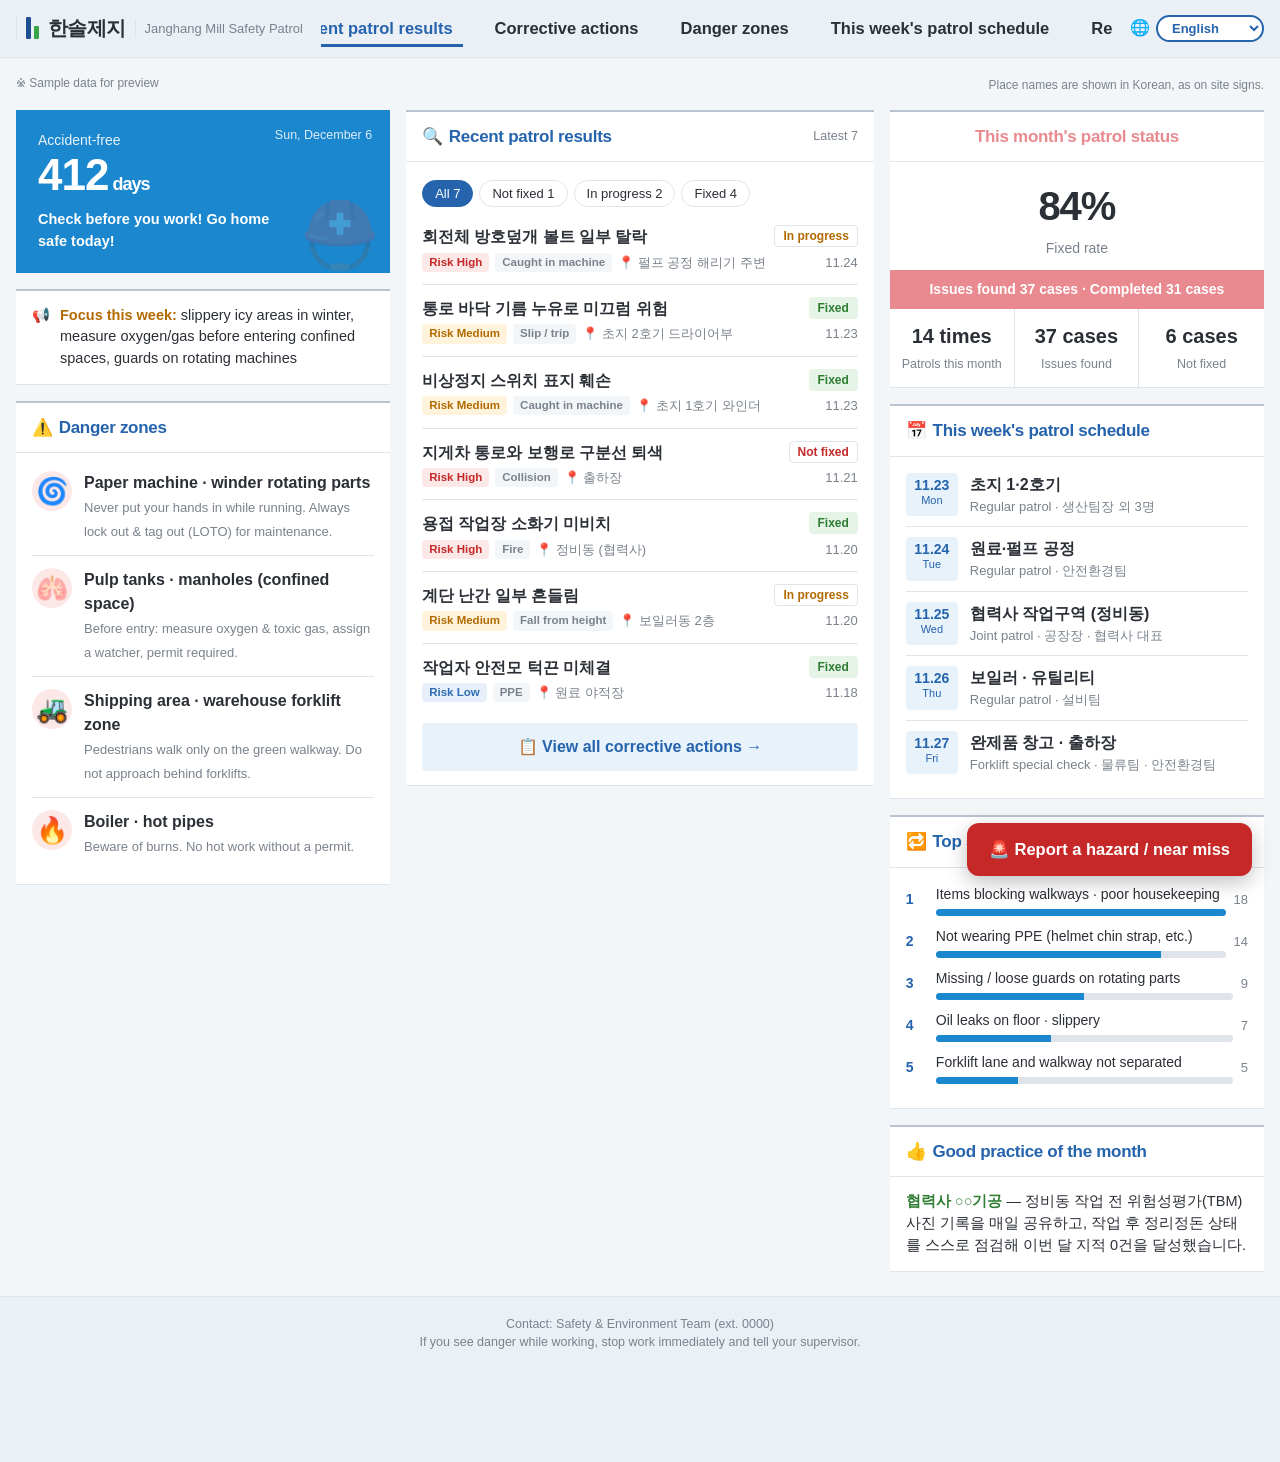
==== index.html @ ee4eec06 "장항공장 안전순찰 사이트 초기 버전 Co-Authored-By: Claude Opus 5.5 <noreply@anthropic.com> Claude-Session: https://" ====
<!doctype html>
<html lang="ko">
<head>
<meta charset="utf-8">
<meta name="viewport" content="width=device-width, initial-scale=1">
<meta name="robots" content="noindex, nofollow">
<title>장항공장 안전순찰</title>
<link rel="stylesheet" href="portal.css">
<style>
.page{max-width:1280px;margin:0 auto;padding:16px 16px 24px;display:grid;grid-template-columns:1fr;gap:16px}
.col{display:contents}
.o1{order:1}.o2{order:2}.o3{order:3}.o4{order:4}.o5{order:5}.o6{order:6}.o7{order:7}.o8{order:8}
@media(min-width:1000px){
  .page{grid-template-columns:1fr 1.25fr 1fr;align-items:start}
  .col{display:flex;flex-direction:column;gap:16px;min-width:0}
}
.meta-line{grid-column:1/-1;order:0;display:flex;justify-content:space-between;gap:8px;flex-wrap:wrap}
/* 무재해 타일 */
.hero{background:var(--brand);color:#fff;padding:20px 22px;position:relative;overflow:hidden;min-height:150px}
.hero .lb{font-size:14px;opacity:.9}
.hero .num{font-size:44px;font-weight:800;line-height:1.1;letter-spacing:-1px}
.hero .num small{font-size:18px;font-weight:600;margin-left:4px}
.hero .sl{margin-top:10px;font-size:14.5px;font-weight:600;max-width:78%;position:relative;z-index:1}
.hero .dt{position:absolute;right:18px;top:16px;font-size:12.5px;opacity:.85}
.hero .ic{position:absolute;right:10px;bottom:-10px;font-size:64px;opacity:.18}
/* 순찰 현황 */
.stat .big{text-align:center;padding:14px 0 10px}
.stat .big b{display:block;font-size:40px;font-weight:700;color:var(--text);letter-spacing:-1px}
.stat .big span{color:var(--sub);font-size:14px}
.stat .band{background:var(--accent);color:#fff;text-align:center;font-weight:700;padding:9px 10px;font-size:14px}
.stat .cells{display:grid;grid-template-columns:repeat(3,1fr)}
.stat .cells div{text-align:center;padding:12px 4px;border-right:1px solid var(--line)}
.stat .cells div:last-child{border-right:0}
.stat .cells b{display:block;font-size:20px}
.stat .cells span{font-size:12.5px;color:var(--sub)}
.stat-h{justify-content:center}
.stat-h h2{color:var(--accent)}
/* 공지 */
.notice{display:flex;gap:10px;padding:14px 16px;font-size:14.5px}
.notice b{color:var(--mid)}
/* 일정 */
.sched ul{list-style:none;margin:0;padding:0}
.sched li{display:flex;gap:12px;padding:10px 0;border-bottom:1px solid var(--line)}
.sched li:last-child{border-bottom:0}
.date{min-width:52px;text-align:center;background:var(--brand-soft);color:var(--brand-strong);padding:4px 0;font-weight:700;font-size:14px;line-height:1.2;border-radius:4px}
.date span{display:block;font-size:11px;font-weight:500}
.today{outline:2px solid var(--brand-strong)}
.sched .t{font-weight:700}
.sched .d{font-size:13px;color:var(--sub)}
/* 순찰 결과 (메일 목록 형태) */
.chips{display:flex;gap:6px;flex-wrap:wrap;padding:12px 0 6px}
.chip{border:1px solid var(--line);background:var(--card);color:var(--text);border-radius:999px;padding:5px 12px;font-size:13px;cursor:pointer}
.chip[aria-pressed="true"]{background:var(--brand-strong);color:#fff;border-color:var(--brand-strong)}
.item{padding:12px 0;border-bottom:1px solid var(--line)}
.item:last-child{border-bottom:0}
.item .title{font-weight:700;font-size:15.5px;display:flex;gap:8px;align-items:flex-start}
.item .title span{flex:1}
.item .meta{font-size:13px;color:var(--sub);margin-top:4px;display:flex;gap:6px;align-items:center;flex-wrap:wrap}
.item .meta .dt{margin-left:auto}
.badge{font-size:11.5px;font-weight:700;border-radius:4px;padding:1px 7px}
.b-high{background:var(--high-soft);color:var(--high)}
.b-mid{background:var(--mid-soft);color:var(--mid)}
.b-low{background:var(--low-soft);color:var(--low)}
.b-type{background:var(--bg);color:var(--sub)}
.s{font-size:12px;font-weight:700;border-radius:4px;padding:1px 8px;border:1px solid var(--line);white-space:nowrap}
.s-open{color:var(--high)} .s-prog{color:var(--mid)} .s-done{color:var(--done);background:var(--done-soft);border-color:transparent}
.golink{display:block;text-align:center;padding:12px;background:var(--brand-soft);color:var(--brand-strong);font-weight:700;text-decoration:none;margin-top:8px;border-radius:4px}
.empty{text-align:center;color:var(--sub);padding:20px 0}
/* TOP5 */
.bars .row{display:grid;grid-template-columns:22px 1fr auto;gap:8px;align-items:center;margin:10px 0;font-size:14px}
.bars .rank{font-weight:800;color:var(--brand-strong)}
.bar{height:7px;background:var(--line);border-radius:4px;margin-top:4px;overflow:hidden}
.bar i{display:block;height:100%;background:var(--brand)}
.bars .n{font-size:13px;color:var(--sub)}
/* 위험구역 */
.zone{display:flex;gap:12px;align-items:flex-start;padding:12px 0;border-bottom:1px solid var(--line)}
.zone:last-child{border-bottom:0}
.zone .ic{font-size:26px;line-height:1;width:40px;height:40px;display:flex;align-items:center;justify-content:center;background:var(--high-soft);border-radius:50%;flex:none}
.zone b{display:block}
.zone span{font-size:13px;color:var(--sub)}
.good{padding:14px 16px;font-size:14.5px}
.good b{color:var(--done)}
/* 제보 버튼 · 창 */
.fab{position:fixed;left:16px;right:16px;bottom:16px;z-index:15;margin:0 auto;max-width:520px;
  background:var(--high);color:#fff;border:0;border-radius:12px;padding:15px;font:inherit;font-size:16.5px;font-weight:700;
  box-shadow:0 6px 20px rgba(0,0,0,.25);cursor:pointer}
@media(min-width:1000px){.fab{left:auto;right:28px;bottom:24px;width:auto;padding:14px 22px}}
dialog{border:0;border-radius:12px;padding:0;width:calc(100% - 32px);max-width:480px;background:var(--card);color:var(--text)}
dialog::backdrop{background:rgba(0,0,0,.5)}
dialog form{padding:18px}
dialog h3{margin:0 0 4px}
dialog p{margin:0 0 12px;font-size:13px;color:var(--sub)}
label{display:block;font-size:13px;font-weight:700;margin:10px 0 4px}
dialog input,dialog select,dialog textarea{width:100%;font:inherit;font-size:15px;padding:10px;border:1px solid var(--line);border-radius:8px;background:var(--bg);color:var(--text)}
textarea{min-height:90px}
.opt{font-weight:400;color:var(--sub)}
.btns{display:flex;gap:8px;margin-top:14px}
.btns button{flex:1;padding:12px;border-radius:8px;border:1px solid var(--line);font:inherit;font-weight:700;cursor:pointer;background:var(--card);color:var(--text)}
.btns .primary{background:var(--high);color:#fff;border-color:var(--high)}
</style>
</head>
<body>

<header class="topbar">
  <div class="in">
    <a class="brand" href="index.html" id="home"><span class="mark" aria-hidden="true"><i></i><i></i></span><b>한솔제지</b><span data-i18n="title"></span></a>
    <nav class="gnb">
      <a href="#results" class="on" data-i18n="results"></a>
      <a href="corrective.html" class="navc" data-i18n="navCorrective"></a>
      <a href="#zones" data-i18n="zones"></a>
      <a href="#sched" data-i18n="schedule"></a>
      <button type="button" id="navReport" data-i18n="navReport"></button>
    </nav>
    <div class="langbox"><span aria-hidden="true">🌐</span><select class="lang" id="lang" aria-label="Language"></select></div>
  </div>
</header>

<main class="page">
  <div class="meta-line"><p class="demo" data-i18n="demo"></p><p class="pnote" data-i18n="placeNote"></p></div>

  <div class="col">
    <div class="hero o1">
      <div class="dt" id="today"></div>
      <div class="lb" data-i18n="noAccident"></div>
      <div class="num" id="days"></div>
      <div class="sl" id="slogan"></div>
      <div class="ic" aria-hidden="true">⛑️</div>
    </div>
    <div class="panel o3"><div class="notice" id="notice"></div></div>
    <section class="panel o7" id="zones">
      <div class="panel-h"><h2>⚠️ <span data-i18n="zones"></span></h2></div>
      <div class="panel-b" id="zoneList"></div>
    </section>
  </div>

  <div class="col">
    <section class="panel o5" id="results">
      <div class="panel-h"><h2>🔍 <span data-i18n="results"></span></h2><span class="more" id="resultCount"></span></div>
      <div class="panel-b">
        <div class="chips" id="chips"></div>
        <div id="resultList"></div>
        <a class="golink navc" href="corrective.html" data-i18n="golink"></a>
      </div>
    </section>
  </div>

  <div class="col">
    <section class="panel stat o2">
      <div class="panel-h stat-h"><h2 data-i18n="monthStatus"></h2></div>
      <div class="big"><b id="rate"></b><span data-i18n="doneRate"></span></div>
      <div class="band" id="band"></div>
      <div class="cells" id="cells"></div>
    </section>
    <section class="panel o4" id="sched">
      <div class="panel-h"><h2>📅 <span data-i18n="schedule"></span></h2></div>
      <div class="panel-b sched"><ul id="schedList"></ul></div>
    </section>
    <section class="panel o6">
      <div class="panel-h"><h2>🔁 <span data-i18n="top5"></span></h2><span class="more" data-i18n="last3m"></span></div>
      <div class="panel-b bars" id="top5"></div>
    </section>
    <section class="panel o8">
      <div class="panel-h"><h2>👍 <span data-i18n="good"></span></h2></div>
      <div class="good" id="good"></div>
    </section>
  </div>
</main>

<footer class="foot">
  <span data-i18n="contact"></span><br>
  <span data-i18n="stopWork"></span>
</footer>

<button class="fab" id="reportBtn" data-i18n="reportBtn"></button>

<dialog id="dlg">
  <form method="dialog" id="reportForm">
    <h3 data-i18n="dlgTitle"></h3>
    <p data-i18n="dlgSub"></p>
    <label data-i18n="place"></label>
    <select required id="fZone"></select>
    <label data-i18n="what"></label>
    <textarea required data-i18n-ph="whatPh"></textarea>
    <label><span data-i18n="photo"></span> <span class="opt" data-i18n="optional"></span></label>
    <input type="file" accept="image/*" capture="environment">
    <label><span data-i18n="who"></span> <span class="opt" data-i18n="optional"></span></label>
    <input data-i18n-ph="whoPh">
    <div class="btns">
      <button value="cancel" formnovalidate data-i18n="cancel"></button>
      <button class="primary" value="ok" data-i18n="submit"></button>
    </div>
  </form>
</dialog>

<script src="i18n.js"></script>
<script>
/* ===================================================
   ▼ 안전팀이 수정하는 부분 (내용만 바꾸면 화면에 반영됩니다)
   - 여러 언어로 보여 줄 문구는 { ko:"..", en:"..", vi:"..", ne:"..", id:"..", th:"..", zh:".." } 형태로 적습니다.
     번역이 없는 언어는 한국어로 표시됩니다.
   - 장소 이름은 현장 표지판과 같도록 한국어로 둡니다.
   - 위험유형(끼임, 넘어짐 …)과 순찰구분(정기순찰 …)은 i18n.js의 TERMS 단어를 쓰면 자동 번역됩니다.
   =================================================== */
const DATA = {
  slogan: {
    ko: "확인하고 작업하자! 오늘도 무사히 퇴근하자!",
    en: "Check before you work! Go home safe today!",
    vi: "Kiểm tra trước khi làm! Hôm nay về nhà an toàn!",
    ne: "जाँच गरेर काम गरौं! आज पनि सुरक्षित घर फर्कौं!",
    id: "Periksa sebelum bekerja! Pulang dengan selamat hari ini!",
    th: "ตรวจสอบก่อนทำงาน! วันนี้กลับบ้านอย่างปลอดภัย!",
    zh: "先确认再作业！今天也平安下班！"
  },
  noAccidentDays: 412,
  notice: {
    ko: "<b>이번 주 중점 점검:</b> 겨울철 결빙 구간 미끄럼, 밀폐공간 출입 전 산소·가스 측정, 회전체 방호덮개",
    en: "<b>Focus this week:</b> slippery icy areas in winter, measure oxygen/gas before entering confined spaces, guards on rotating machines",
    vi: "<b>Trọng tâm tuần này:</b> trơn trượt do đóng băng mùa đông, đo oxy/khí độc trước khi vào không gian kín, nắp che bộ phận quay",
    ne: "<b>यस हप्ताको मुख्य जाँच:</b> जाडोमा बरफले चिप्लो ठाउँ, बन्द ठाउँमा पस्नु अघि अक्सिजन/ग्यास नाप्ने, घुम्ने मेसिनको सुरक्षा कभर",
    id: "<b>Fokus minggu ini:</b> lantai licin karena es di musim dingin, ukur oksigen/gas sebelum masuk ruang terbatas, pelindung mesin berputar",
    th: "<b>จุดตรวจหลักสัปดาห์นี้:</b> พื้นลื่นจากน้ำแข็งในฤดูหนาว, วัดออกซิเจน/แก๊สก่อนเข้าที่อับอากาศ, ฝาครอบเครื่องจักรที่หมุน",
    zh: "<b>本周重点检查：</b>冬季结冰路面防滑、进入密闭空间前测量氧气和有害气体、旋转设备防护罩"
  },
  // 이번 달 통계
  stats: { patrols: 14, findings: 37, done: 31 },
  schedule: [
    { date: "2026-11-23", area: "초지 1·2호기", by: "생산팀장 외 3명", type: "정기순찰" },
    { date: "2026-11-24", area: "원료·펄프 공정", by: "안전환경팀", type: "정기순찰" },
    { date: "2026-11-25", area: "협력사 작업구역 (정비동)", by: "공장장 · 협력사 대표", type: "합동순찰" },
    { date: "2026-11-26", area: "보일러 · 유틸리티", by: "설비팀", type: "정기순찰" },
    { date: "2026-11-27", area: "완제품 창고 · 출하장", by: "물류팀 · 안전환경팀", type: "지게차 특별점검" }
  ],
  // level: high(상) / mid(중) / low(하),  status: open(미조치) / prog(조치중) / done(완료)
  results: [
    { date: "11.24", area: "펄프 공정 해리기 주변", title: "회전체 방호덮개 볼트 일부 탈락", type: "끼임", level: "high", status: "prog" },
    { date: "11.23", area: "초지 2호기 드라이어부", title: "통로 바닥 기름 누유로 미끄럼 위험", type: "넘어짐", level: "mid", status: "done" },
    { date: "11.23", area: "초지 1호기 와인더", title: "비상정지 스위치 표지 훼손", type: "끼임", level: "mid", status: "done" },
    { date: "11.21", area: "출하장", title: "지게차 통로와 보행로 구분선 퇴색", type: "충돌", level: "high", status: "open" },
    { date: "11.20", area: "정비동 (협력사)", title: "용접 작업장 소화기 미비치", type: "화재", level: "high", status: "done" },
    { date: "11.20", area: "보일러동 2층", title: "계단 난간 일부 흔들림", type: "떨어짐", level: "mid", status: "prog" },
    { date: "11.18", area: "원료 야적장", title: "작업자 안전모 턱끈 미체결", type: "보호구", level: "low", status: "done" }
  ],
  top5: [
    { n: 18, name: { ko: "통로 적치물 · 정리정돈 불량", en: "Items blocking walkways · poor housekeeping", vi: "Vật cản lối đi · không gọn gàng", ne: "बाटोमा सामान · सरसफाइ नभएको", id: "Barang menghalangi jalan · tidak rapi", th: "ของวางกีดขวางทางเดิน · ไม่เป็นระเบียบ", zh: "通道堆放杂物 · 整理整顿不良" } },
    { n: 14, name: { ko: "보호구 미착용 (안전모 턱끈 등)", en: "Not wearing PPE (helmet chin strap, etc.)", vi: "Không dùng đồ bảo hộ (quai mũ bảo hiểm…)", ne: "सुरक्षा उपकरण नलगाएको (हेलमेटको पट्टा आदि)", id: "Tidak memakai APD (tali dagu helm, dll.)", th: "ไม่สวมอุปกรณ์ป้องกัน (สายรัดคางหมวก ฯลฯ)", zh: "未佩戴防护用品（安全帽下颚带等）" } },
    { n: 9,  name: { ko: "회전체 방호덮개 미설치 · 탈락", en: "Missing / loose guards on rotating parts", vi: "Thiếu / lỏng nắp che bộ phận quay", ne: "घुम्ने भागको कभर नभएको / खुस्केको", id: "Pelindung bagian berputar hilang / lepas", th: "ไม่มี / หลุดฝาครอบส่วนที่หมุน", zh: "旋转部位防护罩缺失 · 脱落" } },
    { n: 7,  name: { ko: "바닥 누유 · 미끄럼", en: "Oil leaks on floor · slippery", vi: "Dầu rò rỉ trên sàn · trơn trượt", ne: "भुइँमा तेल चुहावट · चिप्लो", id: "Oli bocor di lantai · licin", th: "น้ำมันรั่วบนพื้น · ลื่น", zh: "地面漏油 · 湿滑" } },
    { n: 5,  name: { ko: "지게차 통로 · 보행로 미구분", en: "Forklift lane and walkway not separated", vi: "Không phân tách lối xe nâng và lối đi bộ", ne: "फोर्कलिफ्ट र पैदल बाटो छुट्याइएको छैन", id: "Jalur forklift dan pejalan kaki tidak dipisah", th: "ไม่แยกทางรถยกกับทางเดินเท้า", zh: "叉车通道与人行道未区分" } }
  ],
  zones: [
    { icon: "🌀",
      name: { ko: "초지기 · 와인더 회전부", en: "Paper machine · winder rotating parts", vi: "Bộ phận quay của máy xeo giấy · máy cuộn", ne: "कागज मेसिन · वाइन्डरको घुम्ने भाग", id: "Bagian berputar mesin kertas · winder", th: "ส่วนที่หมุนของเครื่องผลิตกระดาษ · เครื่องม้วน", zh: "造纸机 · 复卷机旋转部位" },
      desc: { ko: "가동 중 손 넣기 절대 금지. 정비 시 반드시 잠금·표지(LOTO)", en: "Never put your hands in while running. Always lock out & tag out (LOTO) for maintenance.", vi: "Tuyệt đối không cho tay vào khi máy đang chạy. Khi bảo trì phải khóa và treo biển (LOTO).", ne: "मेसिन चलिरहँदा कहिल्यै हात नछिराउनुहोस्। मर्मत गर्दा अनिवार्य रूपमा लक र ट्याग (LOTO) गर्नुहोस्।", id: "Dilarang keras memasukkan tangan saat mesin berjalan. Saat perawatan wajib kunci & pasang label (LOTO).", th: "ห้ามยื่นมือเข้าไปขณะเครื่องทำงานเด็ดขาด เมื่อซ่อมบำรุงต้องล็อกและติดป้าย (LOTO) ทุกครั้ง", zh: "运行中严禁伸手。检修时必须上锁挂牌（LOTO）。" } },
    { icon: "🫁",
      name: { ko: "펄프 탱크 · 맨홀 (밀폐공간)", en: "Pulp tanks · manholes (confined space)", vi: "Bồn bột giấy · hố ga (không gian kín)", ne: "पल्प ट्याङ्की · म्यानहोल (बन्द ठाउँ)", id: "Tangki pulp · manhole (ruang terbatas)", th: "ถังเยื่อกระดาษ · ช่องคนลอด (ที่อับอากาศ)", zh: "纸浆罐 · 人孔（密闭空间）" },
      desc: { ko: "출입 전 산소·유해가스 측정, 감시인 배치, 허가서 필수", en: "Before entry: measure oxygen & toxic gas, assign a watcher, permit required.", vi: "Trước khi vào: đo oxy và khí độc, bố trí người giám sát, bắt buộc có giấy phép.", ne: "भित्र पस्नु अघि: अक्सिजन र विषाक्त ग्यास नाप्नुहोस्, निगरानीकर्ता राख्नुहोस्, अनुमति पत्र अनिवार्य।", id: "Sebelum masuk: ukur oksigen & gas beracun, tempatkan pengawas, wajib izin kerja.", th: "ก่อนเข้า: วัดออกซิเจนและแก๊สพิษ จัดผู้เฝ้าระวัง ต้องมีใบอนุญาต", zh: "进入前：测量氧气和有毒气体，安排监护人，必须持有作业许可证。" } },
    { icon: "🚜",
      name: { ko: "출하장 · 창고 지게차 구역", en: "Shipping area · warehouse forklift zone", vi: "Khu xuất hàng · khu xe nâng trong kho", ne: "ढुवानी क्षेत्र · गोदाम फोर्कलिफ्ट क्षेत्र", id: "Area pengiriman · zona forklift gudang", th: "ลานขนส่ง · พื้นที่รถยกในคลังสินค้า", zh: "出货场 · 仓库叉车区域" },
      desc: { ko: "보행자는 녹색 보행로로만 이동, 지게차 후방 접근 금지", en: "Pedestrians walk only on the green walkway. Do not approach behind forklifts.", vi: "Người đi bộ chỉ đi trên lối đi màu xanh. Không đến gần phía sau xe nâng.", ne: "पैदल यात्री हरियो बाटोमा मात्र हिँड्नुहोस्। फोर्कलिफ्टको पछाडि नजानुहोस्।", id: "Pejalan kaki hanya lewat jalur hijau. Jangan mendekati bagian belakang forklift.", th: "คนเดินเท้าเดินเฉพาะทางเดินสีเขียว ห้ามเข้าใกล้ด้านหลังรถยก", zh: "行人只能走绿色人行通道，禁止靠近叉车后方。" } },
    { icon: "🔥",
      name: { ko: "보일러 · 고온 배관", en: "Boiler · hot pipes", vi: "Lò hơi · đường ống nhiệt độ cao", ne: "बोइलर · तातो पाइप", id: "Boiler · pipa panas", th: "หม้อไอน้ำ · ท่อความร้อนสูง", zh: "锅炉 · 高温管道" },
      desc: { ko: "화상 주의, 허가 없는 화기작업 금지", en: "Beware of burns. No hot work without a permit.", vi: "Cẩn thận bỏng. Cấm làm việc có lửa khi chưa có giấy phép.", ne: "पोलिनबाट सावधान। अनुमति बिना आगो सम्बन्धी काम निषेध।", id: "Awas luka bakar. Dilarang pekerjaan panas tanpa izin.", th: "ระวังไฟลวก ห้ามทำงานที่เกิดประกายไฟโดยไม่มีใบอนุญาต", zh: "注意烫伤，未经许可禁止动火作业。" } }
  ],
  // 번역을 넣지 않은 예: 다른 언어를 골라도 한국어로 표시됩니다
  good: "<b>협력사 ○○기공</b> — 정비동 작업 전 위험성평가(TBM) 사진 기록을 매일 공유하고, 작업 후 정리정돈 상태를 스스로 점검해 이번 달 지적 0건을 달성했습니다.",
  // 실제 운영 시: 제보 양식 주소(예: Microsoft Forms 링크)를 넣으면 버튼이 그 양식으로 연결됩니다.
  reportFormUrl: ""
};
/* =================== ▲ 수정 부분 끝 =================== */

const $ = s => document.querySelector(s);
const esc = s => String(s).replace(/[&<>"]/g, c => ({'&':'&amp;','<':'&lt;','>':'&gt;','"':'&quot;'}[c]));
const t = (k, v) => I18N.t(k, v), tr = x => I18N.tr(x);
const LVC = { high:"b-high", mid:"b-mid", low:"b-low" };
const STC = { open:"s-open", prog:"s-prog", done:"s-done" };
const now = new Date();
const todayStr = now.toISOString().slice(0,10);
let filter = "all";

function render(){
  const loc = I18N.locale;
  $("#today").textContent = now.toLocaleDateString(loc, { month:"long", day:"numeric", weekday:"short" });
  $("#days").innerHTML = DATA.noAccidentDays + "<small>" + esc(t("uDay")) + "</small>";
  $("#slogan").textContent = tr(DATA.slogan);
  $("#notice").innerHTML = "📢 <div>" + tr(DATA.notice) + "</div>";
  document.querySelectorAll(".navc").forEach(a => a.href = "corrective.html?lang=" + I18N.lang);
  $("#home").href = "index.html?lang=" + I18N.lang;

  const rate = Math.round(DATA.stats.done / DATA.stats.findings * 100);
  $("#rate").textContent = rate + "%";
  const u = k => (["ko","zh"].includes(I18N.lang) ? "" : " ") + t(k);
  $("#band").textContent = `${t("findings")} ${DATA.stats.findings}${u("uCases")} · ${t("completed")} ${DATA.stats.done}${u("uCases")}`;
  $("#cells").innerHTML = [
    [t("patrols"), DATA.stats.patrols + u("uTimes")],
    [t("findings"), DATA.stats.findings + u("uCases")],
    [t("open"), (DATA.stats.findings - DATA.stats.done) + u("uCases")]
  ].map(([k,v]) => `<div><b>${esc(v)}</b><span>${esc(k)}</span></div>`).join("");

  $("#schedList").innerHTML = DATA.schedule.map(s => {
    const d = new Date(s.date + "T00:00:00");
    return `<li><div class="date ${s.date===todayStr?'today':''}">${d.getMonth()+1}.${d.getDate()}<span>${esc(d.toLocaleDateString(loc,{weekday:"short"}))}</span></div>
      <div><div class="t">${esc(s.area)}</div><div class="d">${esc(tr(s.type))} · ${esc(s.by)}</div></div></li>`;
  }).join("");

  renderResults();

  const max = Math.max(...DATA.top5.map(x=>x.n));
  $("#top5").innerHTML = DATA.top5.map((x,i) => `<div class="row"><span class="rank">${i+1}</span>
    <div>${esc(tr(x.name))}<div class="bar"><i style="width:${x.n/max*100}%"></i></div></div><span class="n">${x.n}</span></div>`).join("");

  $("#zoneList").innerHTML = DATA.zones.map(z => `<div class="zone"><div class="ic">${z.icon}</div><div><b>${esc(tr(z.name))}</b><span>${esc(tr(z.desc))}</span></div></div>`).join("");
  $("#good").innerHTML = tr(DATA.good);

  const zoneOpts = [...new Set(DATA.schedule.map(s=>s.area).concat(DATA.zones.map(z=>tr(z.name))))];
  $("#fZone").innerHTML = `<option value="" disabled selected>${esc(t("select"))}</option>` +
    zoneOpts.concat(t("other")).map(z=>`<option>${esc(z)}</option>`).join("");
}

function renderResults(){
  const F = ["all","open","prog","done"];
  $("#chips").innerHTML = F.map(k => {
    const n = k==="all" ? DATA.results.length : DATA.results.filter(r=>r.status===k).length;
    return `<button class="chip" aria-pressed="${filter===k}" data-f="${k}">${esc(t(k))} ${n}</button>`;
  }).join("");
  $("#resultCount").textContent = t("recentN", { n: DATA.results.length });
  const list = DATA.results.filter(r => filter==="all" || r.status===filter);
  $("#resultList").innerHTML = list.map(r => `<div class="item">
      <div class="title"><span>${esc(tr(r.title))}</span><span class="s ${STC[r.status]}" style="flex:none">${esc(t(r.status))}</span></div>
      <div class="meta"><span class="badge ${LVC[r.level]}">${esc(t("risk"))} ${esc(t(r.level))}</span>
      <span class="badge b-type">${esc(tr(r.type))}</span> 📍 ${esc(r.area)} <span class="dt">${esc(r.date)}</span></div></div>`).join("")
    || `<div class="empty">${esc(t("none"))}</div>`;
}

$("#chips").addEventListener("click", e => { const f = e.target.dataset.f; if(f){ filter=f; renderResults(); }});
$("#navReport").onclick = () => $("#reportBtn").click();
$("#reportBtn").onclick = () => DATA.reportFormUrl ? location.href = DATA.reportFormUrl : $("#dlg").showModal();
$("#dlg").addEventListener("close", () => {
  if ($("#dlg").returnValue === "ok") alert(t("thanks"));
  $("#reportForm").reset();
});
I18N.mountPicker($("#lang"), render);
render();
</script>
</body>
</html>
---- portal.css ----
/* 공통 스타일 (그룹웨어 포털 느낌) */
:root{
  --bg:#f3f6f9; --card:#ffffff; --text:#2b2f36; --sub:#7a828c; --line:#dfe4ea; --bar:#eaf0f6;
  --brand:#1a87cf; --brand-strong:#2563ad; --brand-soft:#e7f2fb;
  --accent:#e98a90; --accent-soft:#fdeeef;
  --high:#c62828; --high-soft:#fde8e8;
  --mid:#b26a00; --mid-soft:#fff3dc;
  --low:#2e6db4; --low-soft:#e6effa;
  --done:#2e7d32; --done-soft:#e5f4e6;
  --ph:#e9edf1;
}
@media (prefers-color-scheme: dark){
  :root{
    --bg:#11161c; --card:#1a2129; --text:#e8edf2; --sub:#9aa6b4; --line:#2a333d; --bar:#161d25;
    --brand:#2b8fd6; --brand-strong:#6fb2f0; --brand-soft:#16293c;
    --accent:#e98a90; --accent-soft:#3a2224;
    --high:#ff6b6b; --high-soft:#3a1d1f;
    --mid:#f0a940; --mid-soft:#3a2c14;
    --low:#6fa8ff; --low-soft:#182a44;
    --done:#6fcf73; --done-soft:#1b3320;
    --ph:#222b35;
  }
}
*{box-sizing:border-box}
body{margin:0;background:var(--bg);color:var(--text);
  font-family:"Malgun Gothic","Apple SD Gothic Neo","Noto Sans KR",-apple-system,BlinkMacSystemFont,sans-serif;
  line-height:1.5;-webkit-text-size-adjust:100%}

/* 상단 바 */
.topbar{background:var(--bar);border-bottom:1px solid var(--line);position:sticky;top:0;z-index:20}
.topbar .in{max-width:1280px;margin:0 auto;padding:10px 16px;display:flex;align-items:center;gap:10px 18px;flex-wrap:wrap}
.brand{display:flex;align-items:center;gap:9px;text-decoration:none;color:var(--text)}
.mark{display:inline-flex;align-items:flex-end;gap:3px;height:22px}
.mark i{display:block;width:5px;height:22px;background:#1d4f91;border-radius:1px}
.mark i+i{height:13px;background:#3aa548}
.brand b{font-size:20px;font-weight:800;letter-spacing:-.6px}
.brand span{font-size:13px;color:var(--sub);border-left:1px solid var(--line);padding-left:9px;white-space:nowrap}
.gnb{order:3;width:100%;display:flex;gap:2px;overflow-x:auto;scrollbar-width:none;margin:0 -6px}
.gnb::-webkit-scrollbar{display:none}
.gnb a,.gnb button{padding:6px 10px;font:inherit;font-size:15px;font-weight:700;color:var(--text);text-decoration:none;white-space:nowrap;border-radius:8px;background:none;border:0;cursor:pointer}
.gnb a:hover,.gnb button:hover,.gnb .on{color:var(--brand-strong)}
.gnb .on{box-shadow:inset 0 -3px 0 var(--brand-strong);border-radius:0}
.langbox{margin-left:auto;display:flex;align-items:center;gap:6px}
.lang{font:inherit;font-size:13px;font-weight:700;color:var(--brand-strong);background:var(--card);
  border:2px solid var(--brand-strong);border-radius:999px;padding:3px 10px;max-width:150px;cursor:pointer}
@media(min-width:900px){
  .gnb{order:0;width:auto;flex:1;justify-content:center;gap:22px;margin:0}
  .gnb a,.gnb button{font-size:16.5px}
}

/* 패널 */
.panel{background:var(--card);border-top:2px solid #b9c4d0;border-bottom:1px solid var(--line)}
.panel-h{display:flex;align-items:center;gap:8px;padding:12px 16px;border-bottom:1px solid var(--line)}
.panel-h h2{margin:0;font-size:17px;color:var(--brand-strong);letter-spacing:-.3px;display:flex;align-items:center;gap:6px}
.panel-h .more{margin-left:auto;font-size:12.5px;color:var(--sub);font-weight:400}
.panel-b{padding:6px 16px 14px}

footer.foot{background:var(--bar);border-top:1px solid var(--line);font-size:12.5px;color:var(--sub);text-align:center;padding:18px 16px 110px}
.demo{margin:0;font-size:12px;color:var(--sub)}
.pnote{margin:2px 0 0;font-size:12px;color:var(--sub)}
.pnote:empty{display:none}
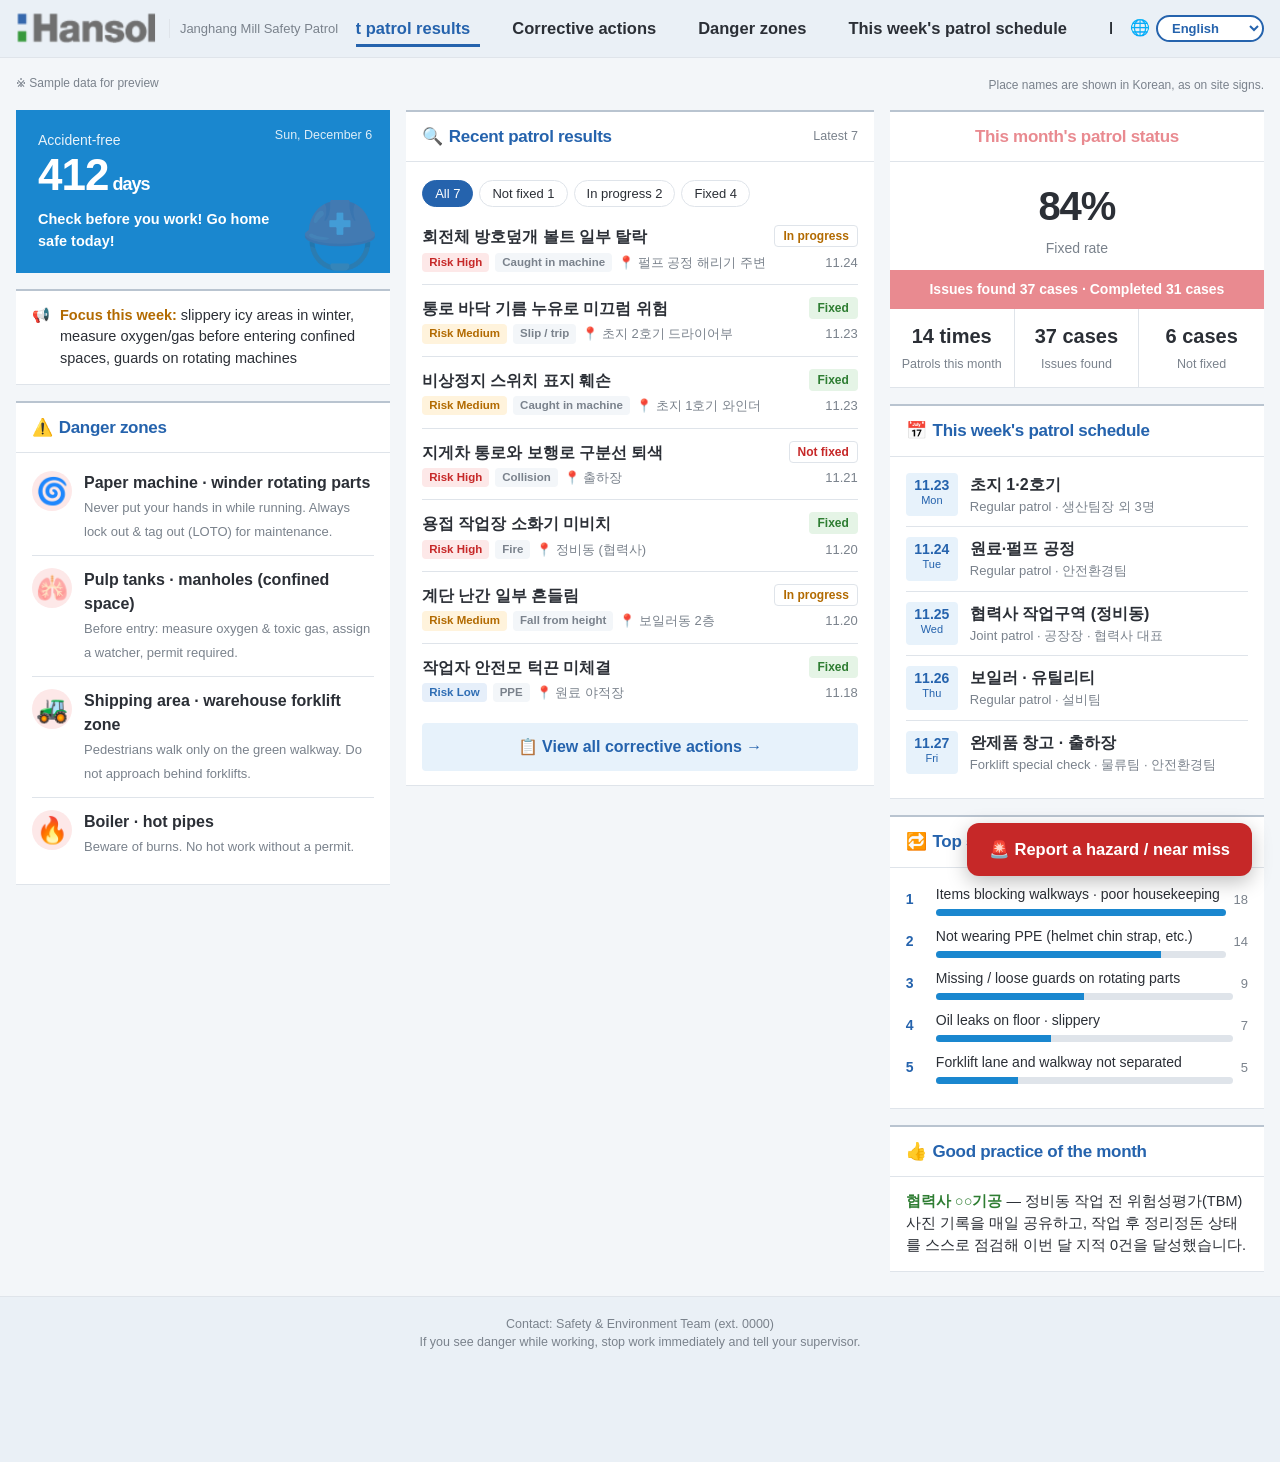
==== commit 8394fddf: "상단에 한솔 로고 적용 Co-Authored-By: Claude Opus 5.5 <noreply@anthropic.com> Claude-Session: https://claude." ====
--- a/index.html
+++ b/index.html
@@ -103,7 +103,7 @@
 
 <header class="topbar">
   <div class="in">
-    <a class="brand" href="index.html" id="home"><span class="mark" aria-hidden="true"><i></i><i></i></span><b>한솔제지</b><span data-i18n="title"></span></a>
+    <a class="brand" href="index.html" id="home"><img class="logo" src="hansol-logo.png" alt="Hansol 한솔제지" width="153" height="35"><span data-i18n="title"></span></a>
     <nav class="gnb">
       <a href="#results" class="on" data-i18n="results"></a>
       <a href="corrective.html" class="navc" data-i18n="navCorrective"></a>
--- a/portal.css
+++ b/portal.css
@@ -33,8 +33,9 @@
 .mark{display:inline-flex;align-items:flex-end;gap:3px;height:22px}
 .mark i{display:block;width:5px;height:22px;background:#1d4f91;border-radius:1px}
 .mark i+i{height:13px;background:#3aa548}
-.brand b{font-size:20px;font-weight:800;letter-spacing:-.6px}
-.brand span{font-size:13px;color:var(--sub);border-left:1px solid var(--line);padding-left:9px;white-space:nowrap}
+.logo{display:block;height:32px;width:auto}
+@media (prefers-color-scheme: dark){.logo{filter:brightness(1.6)}}
+.brand span{font-size:13px;color:var(--sub);border-left:1px solid var(--line);padding-left:10px;margin-left:4px;white-space:nowrap}
 .gnb{order:3;width:100%;display:flex;gap:2px;overflow-x:auto;scrollbar-width:none;margin:0 -6px}
 .gnb::-webkit-scrollbar{display:none}
 .gnb a,.gnb button{padding:6px 10px;font:inherit;font-size:15px;font-weight:700;color:var(--text);text-decoration:none;white-space:nowrap;border-radius:8px;background:none;border:0;cursor:pointer}
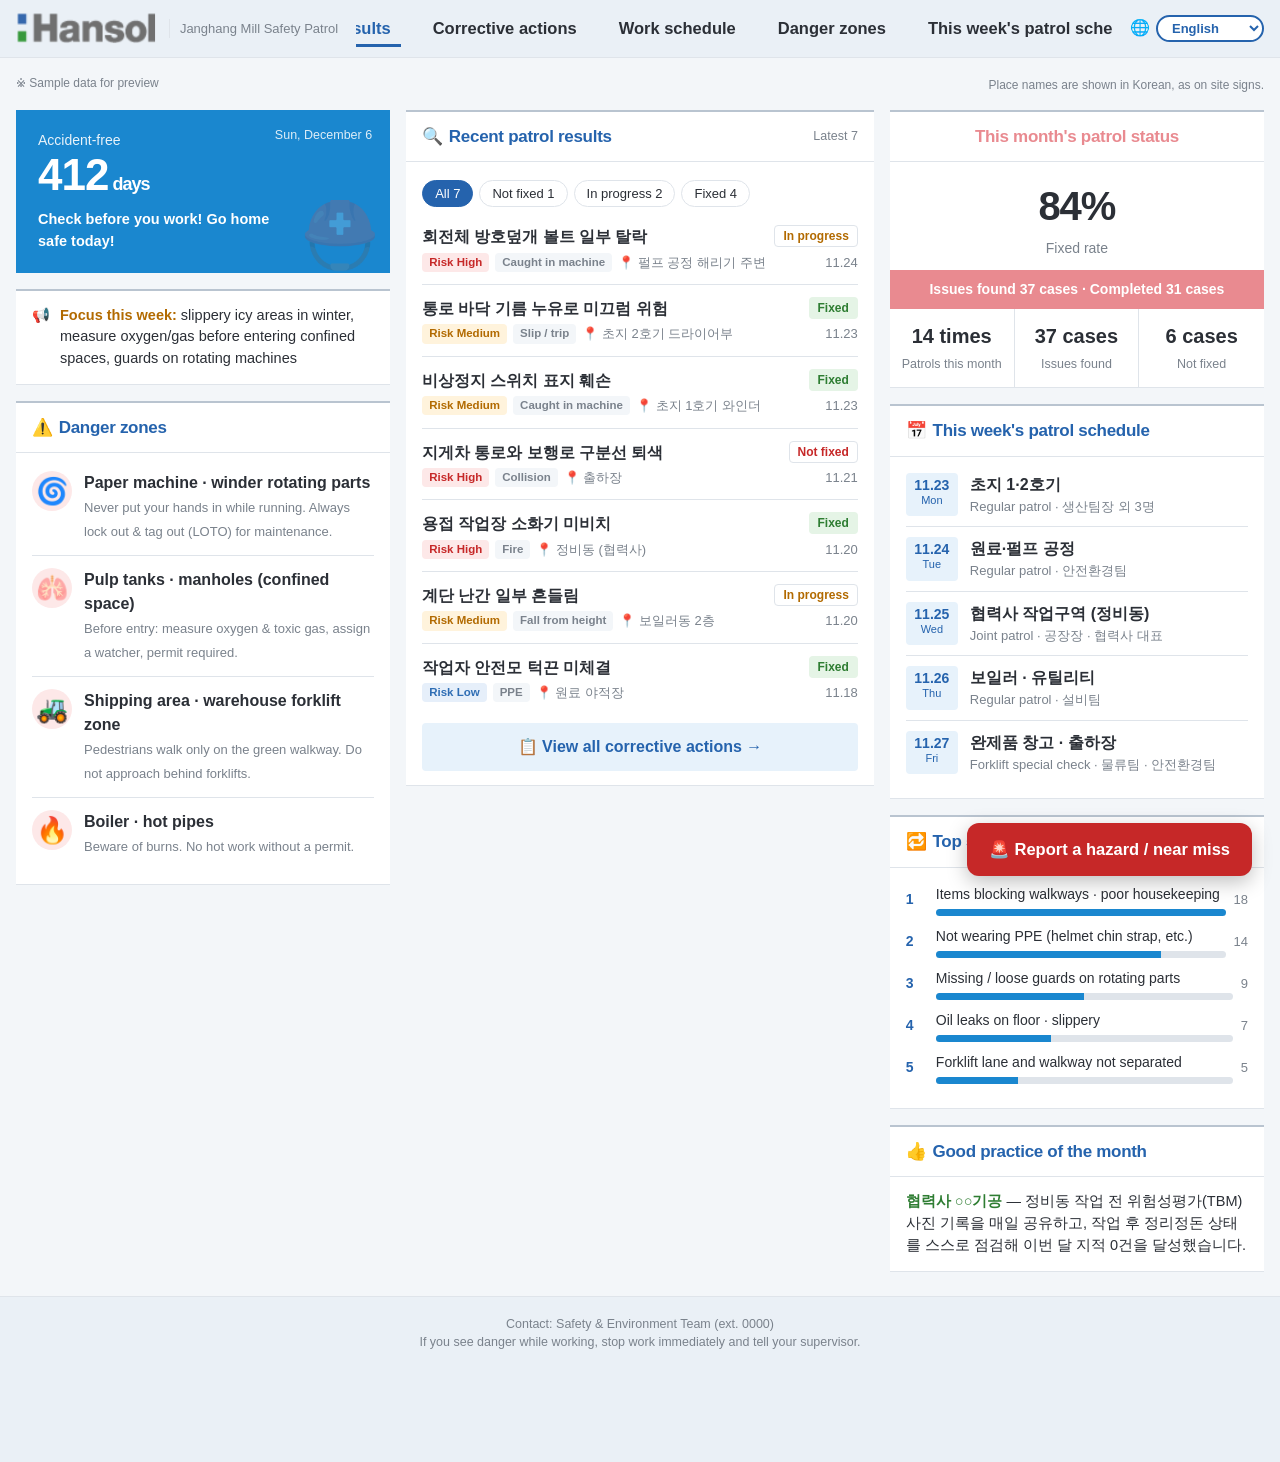
==== commit 93b5c052: "근무표 페이지 추가 (엑셀 파일 자동 표시) Co-Authored-By: Claude Opus 5.5 <noreply@anthropic.com> Claude-Session: htt" ====
--- a/index.html
+++ b/index.html
@@ -107,6 +107,7 @@
     <nav class="gnb">
       <a href="#results" class="on" data-i18n="results"></a>
       <a href="corrective.html" class="navc" data-i18n="navCorrective"></a>
+      <a href="roster.html" class="navr" data-i18n="navRoster"></a>
       <a href="#zones" data-i18n="zones"></a>
       <a href="#sched" data-i18n="schedule"></a>
       <button type="button" id="navReport" data-i18n="navReport"></button>
@@ -284,6 +285,7 @@
   $("#slogan").textContent = tr(DATA.slogan);
   $("#notice").innerHTML = "📢 <div>" + tr(DATA.notice) + "</div>";
   document.querySelectorAll(".navc").forEach(a => a.href = "corrective.html?lang=" + I18N.lang);
+  document.querySelectorAll(".navr").forEach(a => a.href = "roster.html?lang=" + I18N.lang);
   $("#home").href = "index.html?lang=" + I18N.lang;
 
   const rate = Math.round(DATA.stats.done / DATA.stats.findings * 100);
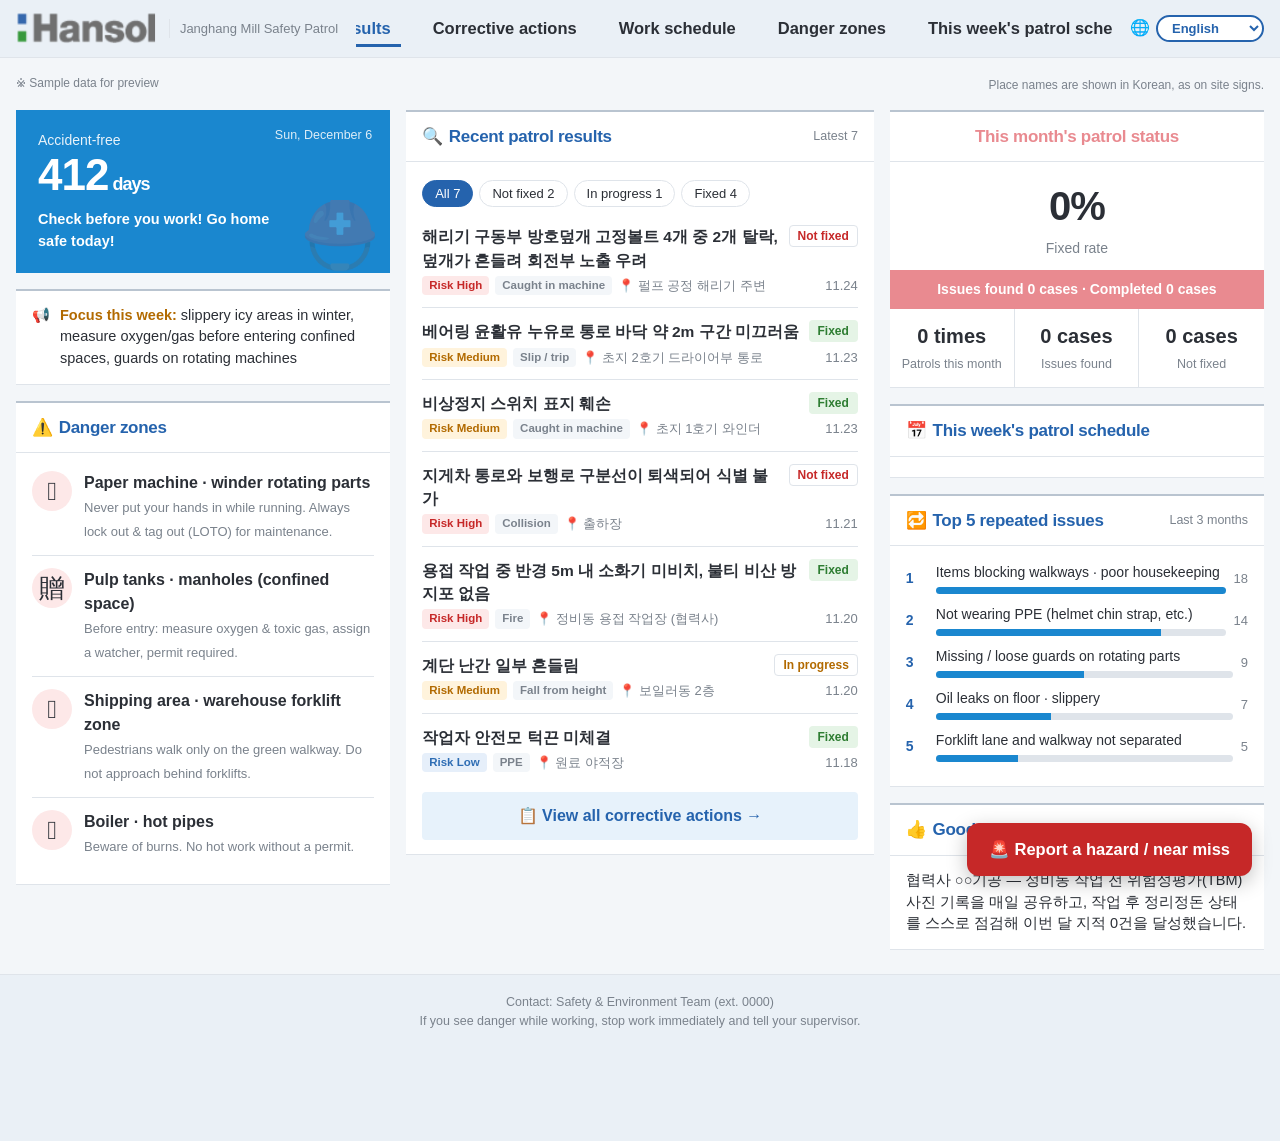
==== commit 0742a232: "사이트 내용을 엑셀(사이트내용.xlsx)로 관리하도록 변경 Co-Authored-By: Claude Opus 5.5 <noreply@anthropic.com> Claude-Sess" ====
--- a/index.html
+++ b/index.html
@@ -194,6 +194,8 @@
 </dialog>
 
 <script src="i18n.js"></script>
+<script src="lib/xlsx.core.min.js"></script>
+<script src="content.js"></script>
 <script>
 /* ===================================================
    ▼ 안전팀이 수정하는 부분 (내용만 바꾸면 화면에 반영됩니다)
@@ -283,12 +285,12 @@
   $("#today").textContent = now.toLocaleDateString(loc, { month:"long", day:"numeric", weekday:"short" });
   $("#days").innerHTML = DATA.noAccidentDays + "<small>" + esc(t("uDay")) + "</small>";
   $("#slogan").textContent = tr(DATA.slogan);
-  $("#notice").innerHTML = "📢 <div>" + tr(DATA.notice) + "</div>";
+  $("#notice").innerHTML = "📢 <div>" + (DATA.noticePlain ? `<b>${esc(t("focus"))}</b> ${esc(tr(DATA.noticePlain))}` : tr(DATA.notice)) + "</div>";
   document.querySelectorAll(".navc").forEach(a => a.href = "corrective.html?lang=" + I18N.lang);
   document.querySelectorAll(".navr").forEach(a => a.href = "roster.html?lang=" + I18N.lang);
   $("#home").href = "index.html?lang=" + I18N.lang;
 
-  const rate = Math.round(DATA.stats.done / DATA.stats.findings * 100);
+  const rate = DATA.stats.findings ? Math.round(DATA.stats.done / DATA.stats.findings * 100) : 0;
   $("#rate").textContent = rate + "%";
   const u = k => (["ko","zh"].includes(I18N.lang) ? "" : " ") + t(k);
   $("#band").textContent = `${t("findings")} ${DATA.stats.findings}${u("uCases")} · ${t("completed")} ${DATA.stats.done}${u("uCases")}`;
@@ -311,7 +313,7 @@
     <div>${esc(tr(x.name))}<div class="bar"><i style="width:${x.n/max*100}%"></i></div></div><span class="n">${x.n}</span></div>`).join("");
 
   $("#zoneList").innerHTML = DATA.zones.map(z => `<div class="zone"><div class="ic">${z.icon}</div><div><b>${esc(tr(z.name))}</b><span>${esc(tr(z.desc))}</span></div></div>`).join("");
-  $("#good").innerHTML = tr(DATA.good);
+  $("#good").innerHTML = DATA.goodPlain ? esc(tr(DATA.goodPlain)) : tr(DATA.good);
 
   const zoneOpts = [...new Set(DATA.schedule.map(s=>s.area).concat(DATA.zones.map(z=>tr(z.name))))];
   $("#fZone").innerHTML = `<option value="" disabled selected>${esc(t("select"))}</option>` +
@@ -340,8 +342,47 @@
   if ($("#dlg").returnValue === "ok") alert(t("thanks"));
   $("#reportForm").reset();
 });
+/* 사이트내용.xlsx 내용으로 바꾸기 */
+function applyContent(c){
+  if (!c) return;
+  const N = SiteContent.norm, iso = SiteContent.toISO;
+  const todayISO = `${now.getFullYear()}-${String(now.getMonth()+1).padStart(2,"0")}-${String(now.getDate()).padStart(2,"0")}`;
+  const ym = todayISO.slice(0, 7);
+  const info = c.info || {}, num = k => { const v = info[N(k)]; return v === undefined || String(v).trim() === "" ? null : +v; };
+  const P = c.phrases || {};
+  if (num("무재해 일수") != null) DATA.noAccidentDays = num("무재해 일수");
+  if (P[N("슬로건")]) DATA.slogan = P[N("슬로건")];
+  if (P[N("이번 주 중점 점검")]) DATA.noticePlain = P[N("이번 주 중점 점검")];
+  if (P[N("이달의 우수 사례")]) DATA.goodPlain = P[N("이달의 우수 사례")];
+  if (info[N("제보 양식 주소")]) DATA.reportFormUrl = String(info[N("제보 양식 주소")]).trim();
+
+  if (c.schedule) {
+    const mon = new Date(now); mon.setDate(mon.getDate() - ((mon.getDay() + 6) % 7));
+    const sun = new Date(mon); sun.setDate(sun.getDate() + 6);
+    const f = d => `${d.getFullYear()}-${String(d.getMonth()+1).padStart(2,"0")}-${String(d.getDate()).padStart(2,"0")}`;
+    const week = c.schedule.filter(s => s.date >= f(mon) && s.date <= f(sun));
+    DATA.schedule = week.length ? week : c.schedule.filter(s => s.date >= todayISO).slice(0, 5);
+  }
+  if (c.items) {
+    const map = { done: "done", prog: "prog", open: "prog", over: "open" };
+    DATA.results = c.items.slice(0, 7).map(it => ({
+      date: it.patrolDate.slice(5).replace("-", "."), area: it.area, title: it.finding, type: it.type, level: it.level,
+      status: map[SiteContent.itemStatus(it, todayISO)]
+    }));
+    const month = c.items.filter(it => it.patrolDate.startsWith(ym));
+    const patrolDays = new Set([...month.map(it => it.patrolDate), ...(c.schedule || []).filter(s => s.date.startsWith(ym) && s.date <= todayISO).map(s => s.date)]);
+    DATA.stats = {
+      patrols: num("이번 달 순찰 횟수") ?? patrolDays.size,
+      findings: num("이번 달 지적사항 수") ?? month.length,
+      done: num("이번 달 조치완료 수") ?? month.filter(it => SiteContent.itemStatus(it, todayISO) === "done").length
+    };
+  }
+  if (c.top5 && c.top5.length) DATA.top5 = c.top5;
+  if (c.zones && c.zones.length) DATA.zones = c.zones;
+}
+
 I18N.mountPicker($("#lang"), render);
-render();
+SiteContent.load().then(applyContent).finally(render);
 </script>
 </body>
 </html>
